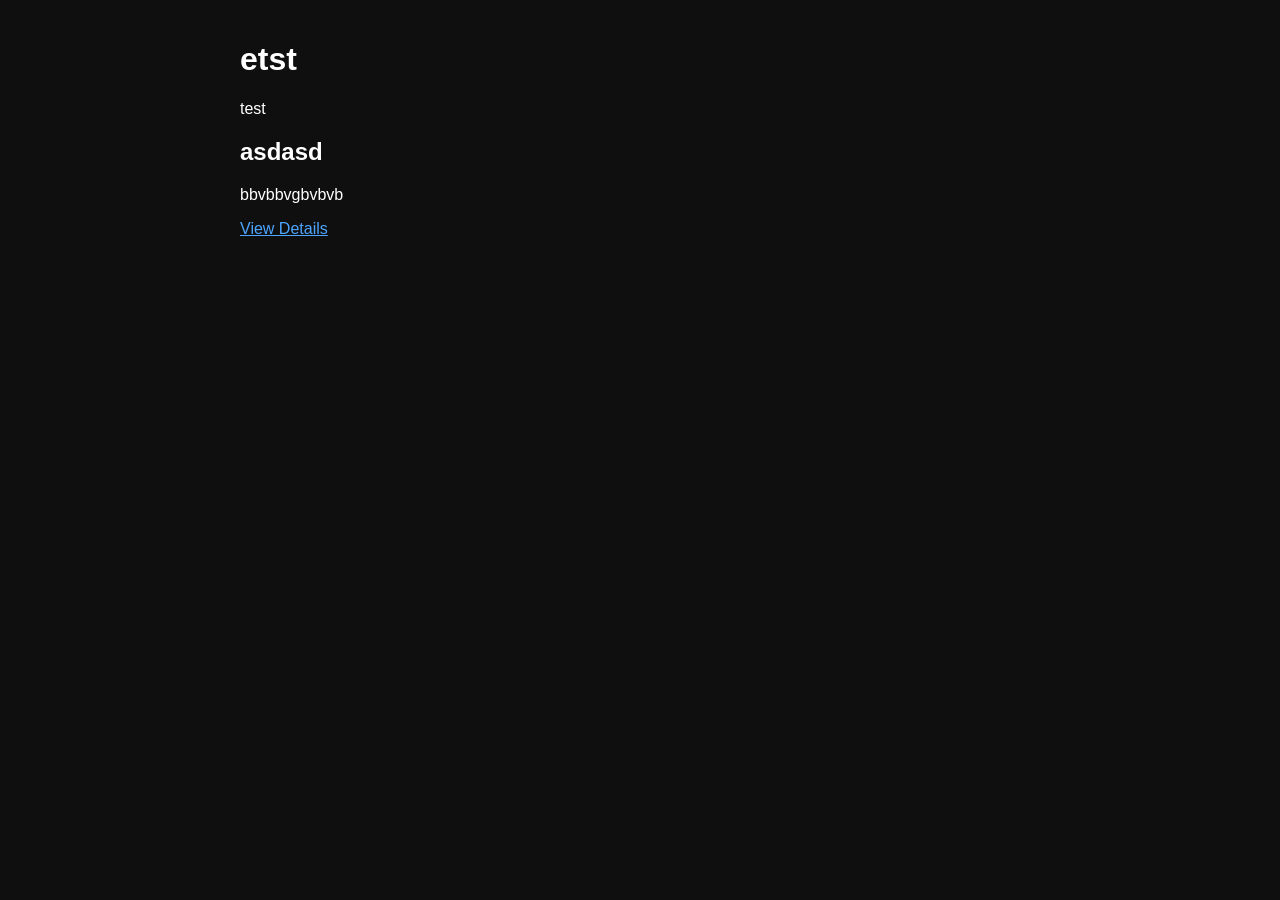
==== index.html @ ef4c432d "Create index.html" ====
<!DOCTYPE html>
<html>
<head>
    <title>test</title>
    <style>
        body {
            font-family: Arial;
            background: #0f0f0f;
            color: white;
            max-width: 800px;
            margin: auto;
            padding: 20px;
        }
        .project {
            margin-bottom: 40px;
        }
        a {
            color: #4da6ff;
        }
    </style>
</head>
<body>

<h1>etst</h1>
<p>test</p>

<div class="project">
    <h2>asdasd</h2>
    <p>bbvbbvgbvbvb</p>
    <a href="dungeon.html">View Details</a>
</div>

</body>
</html>
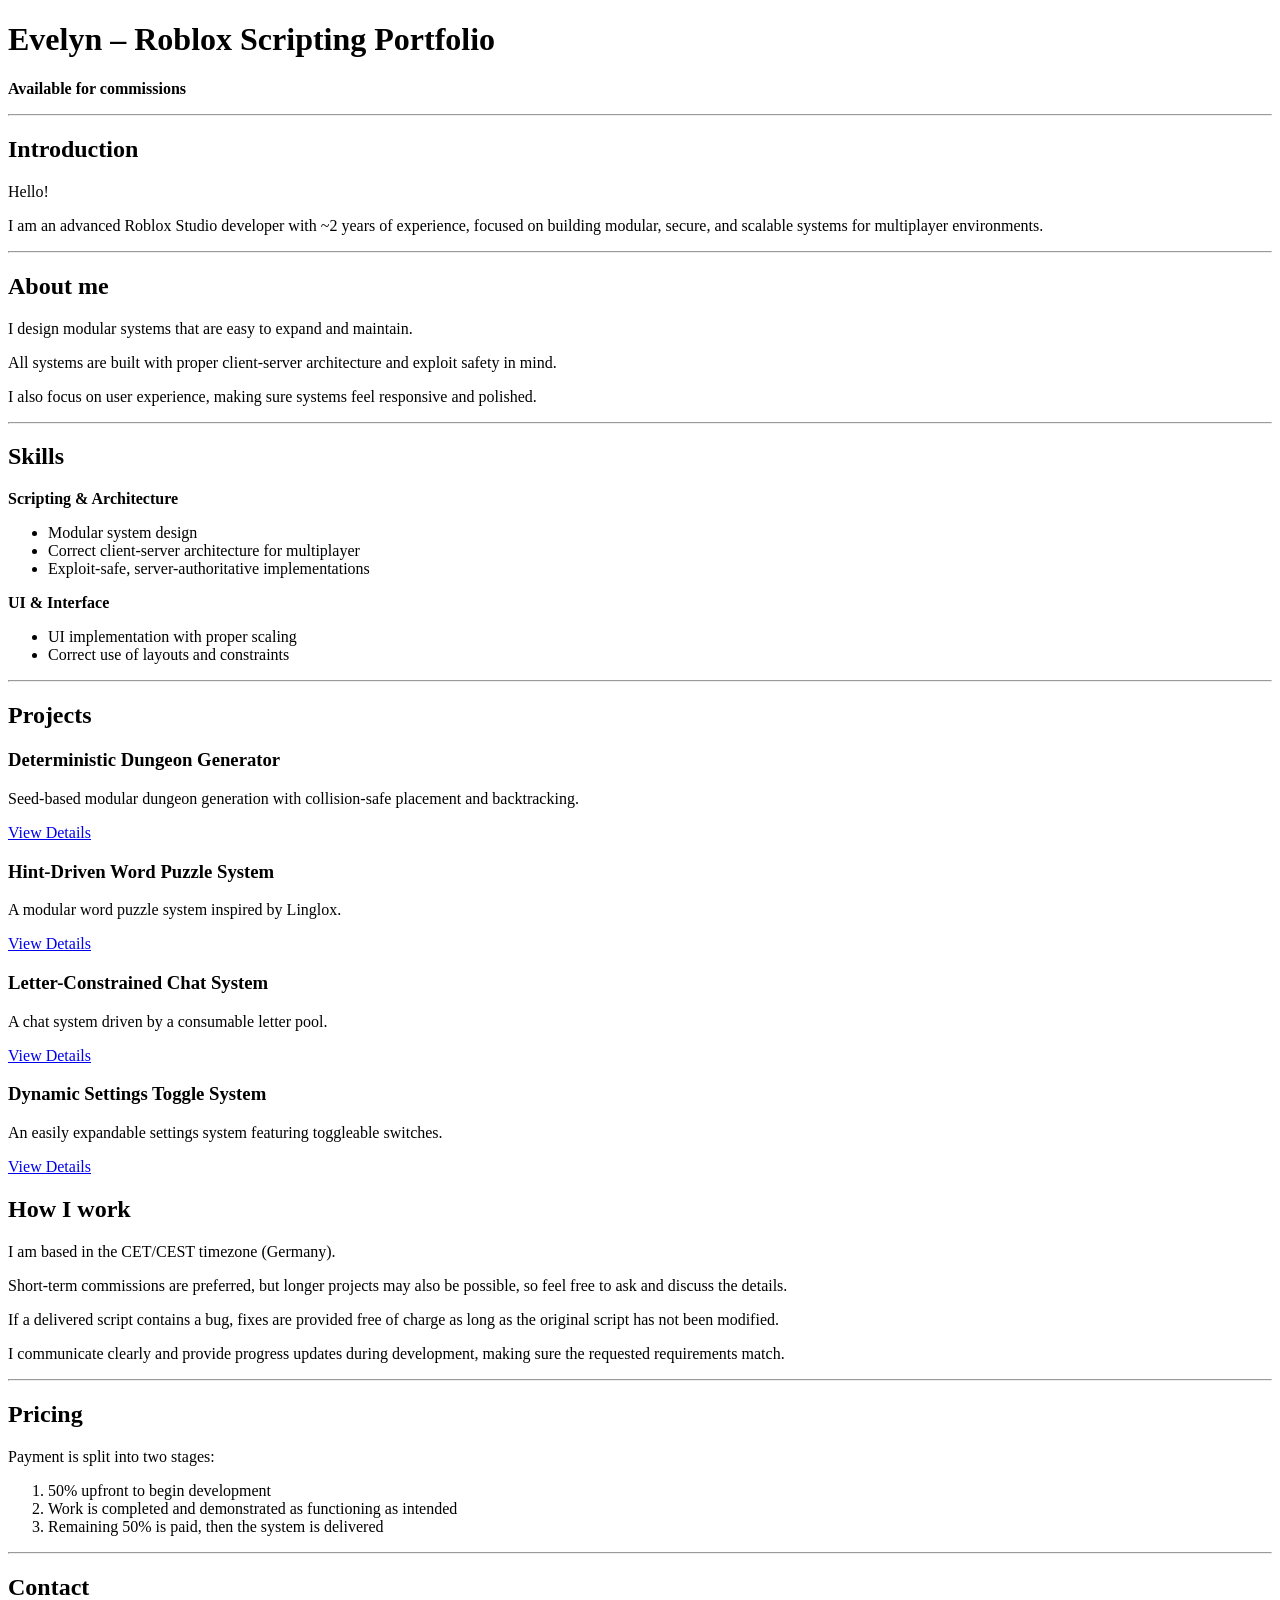
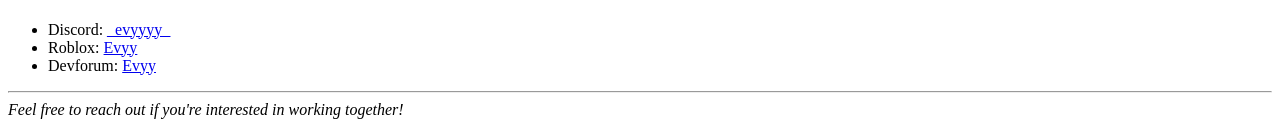
==== commit 60e26333: "Update index.html" ====
--- a/index.html
+++ b/index.html
@@ -1,34 +1,95 @@
 <!DOCTYPE html>
-<html>
+<html lang="en">
 <head>
-    <title>test</title>
-    <style>
-        body {
-            font-family: Arial;
-            background: #0f0f0f;
-            color: white;
-            max-width: 800px;
-            margin: auto;
-            padding: 20px;
-        }
-        .project {
-            margin-bottom: 40px;
-        }
-        a {
-            color: #4da6ff;
-        }
-    </style>
+  <meta charset="UTF-8">
+ 
+<link rel="stylesheet" href="style.css">
+  <title>Evelyn – Roblox Scripting Portfolio</title>
 </head>
 <body>
 
-<h1>etst</h1>
-<p>test</p>
+  <h1>Evelyn – Roblox Scripting Portfolio</h1>
+  <p><strong>Available for commissions</strong></p>
+  
+  <hr>
+  
+  <h2>Introduction</h2>
+  <p>Hello!</p>
+  <p>I am an advanced Roblox Studio developer with ~2 years of experience, focused on building modular, secure, and scalable systems for multiplayer environments. </p>
+  <hr>
 
-<div class="project">
-    <h2>asdasd</h2>
-    <p>bbvbbvgbvbvb</p>
-    <a href="dungeon.html">View Details</a>
-</div>
+  <h2>About me</h2>
+  <p>I design modular systems that are easy to expand and maintain.</p>
+  <p>All systems are built with proper client-server architecture and exploit safety in mind.</p>
+  <p>I also focus on user experience, making sure systems feel responsive and polished.</p>
+
+  <hr>
+
+  <h2>Skills</h2>
+  <p><strong>Scripting &amp; Architecture</strong></p>
+  <ul>
+    <li>Modular system design</li>
+    <li>Correct client-server architecture for multiplayer</li>
+    <li>Exploit-safe, server-authoritative implementations</li>
+  </ul>
+  <p><strong>UI &amp; Interface</strong></p>
+  <ul>
+    <li>UI implementation with proper scaling</li>
+    <li>Correct use of layouts and constraints</li>
+  </ul>
+  <hr>
+
+  <h2>Projects</h2>
+  
+  <div class="project">
+      <h3>Deterministic Dungeon Generator</h3>
+      <p>Seed-based modular dungeon generation with collision-safe placement and backtracking.</p>
+      <a href="dungeon.html">View Details</a>
+  </div>
+  
+  <div class="project">
+      <h3>Hint-Driven Word Puzzle System</h3>
+      <p>A modular word puzzle system inspired by Linglox.</p>
+      <a href="#">View Details</a>
+  </div>
+  
+  <div class="project">
+      <h3>Letter-Constrained Chat System</h3>
+      <p>A chat system driven by a consumable letter pool.</p>
+      <a href="#">View Details</a>
+  </div>
+  
+    <div class="project">
+      <h3>Dynamic Settings Toggle System</h3>
+      <p>An easily expandable settings system featuring toggleable switches.</p>
+      <a href="https://github.com/evyyyy-dev/settings-toggle">View Details</a>
+  </div>
+  
+  <h2>How I work</h2>
+  <p>I am based in the CET/CEST timezone (Germany).</p>
+  <p>Short-term commissions are preferred, but longer projects may also be possible, so feel free to ask and discuss the details.</p>
+  <p>If a delivered script contains a bug, fixes are provided free of charge as long as the original script has not been modified.</p>
+  <p>I communicate clearly and provide progress updates during development, making sure the requested requirements match.</p>
+  <hr>
+
+  <h2>Pricing</h2>
+  <p>Payment is split into two stages:</p>
+  <ol>
+    <li>50% upfront to begin development</li>
+    <li>Work is completed and demonstrated as functioning as intended</li>
+    <li>Remaining 50% is paid, then the system is delivered</li>
+  </ol>
+  <hr>
+
+  <h2>Contact</h2>
+  <ul>
+    <li>Discord: <a href="https://discord.com/users/770248260304371712">_evyyyy_</a></li>
+    <li>Roblox: <a href="Babypanda101292">Evyy</a></li>
+    <li>Devforum: <a href="https://devforum.roblox.com/u/babypanda101292/summary">Evyy</a></li>
+  </ul>
+  <hr>
+
+  <em>Feel free to reach out if you're interested in working together!</em>
 
 </body>
 </html>
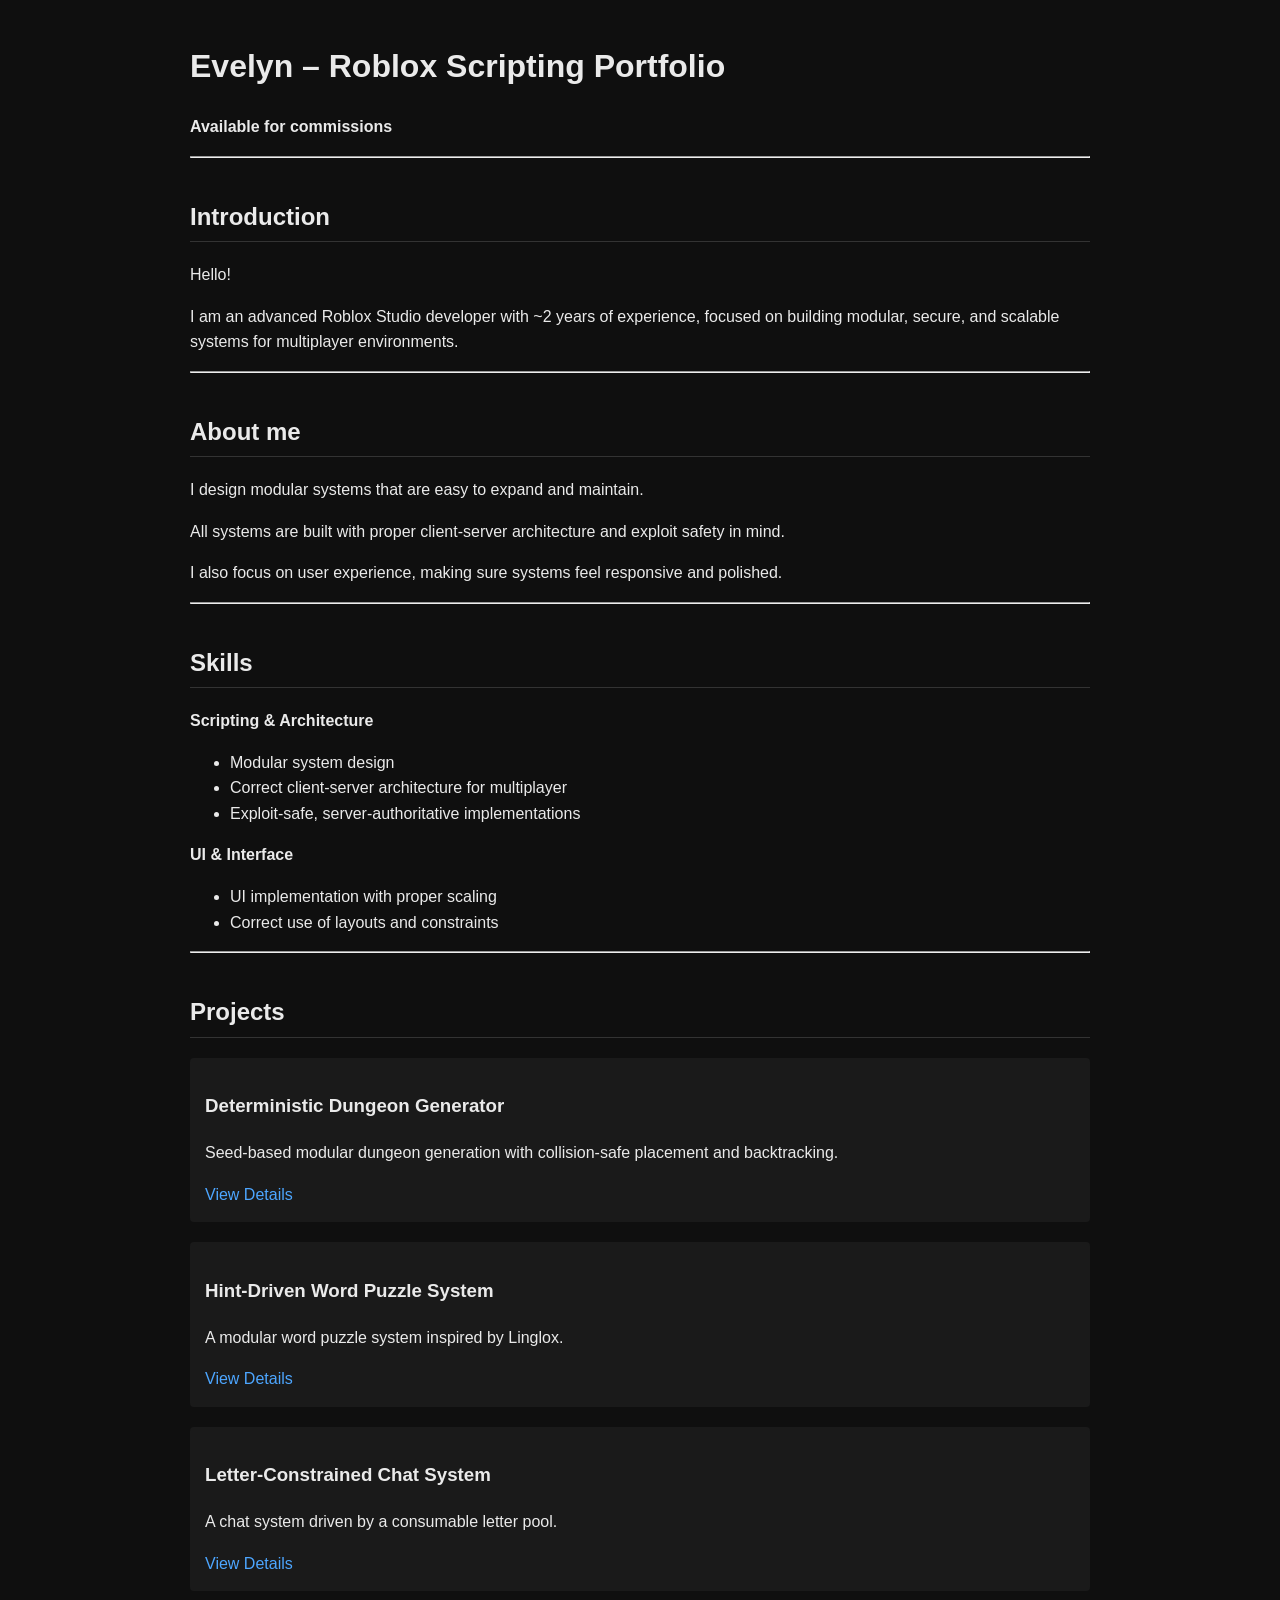
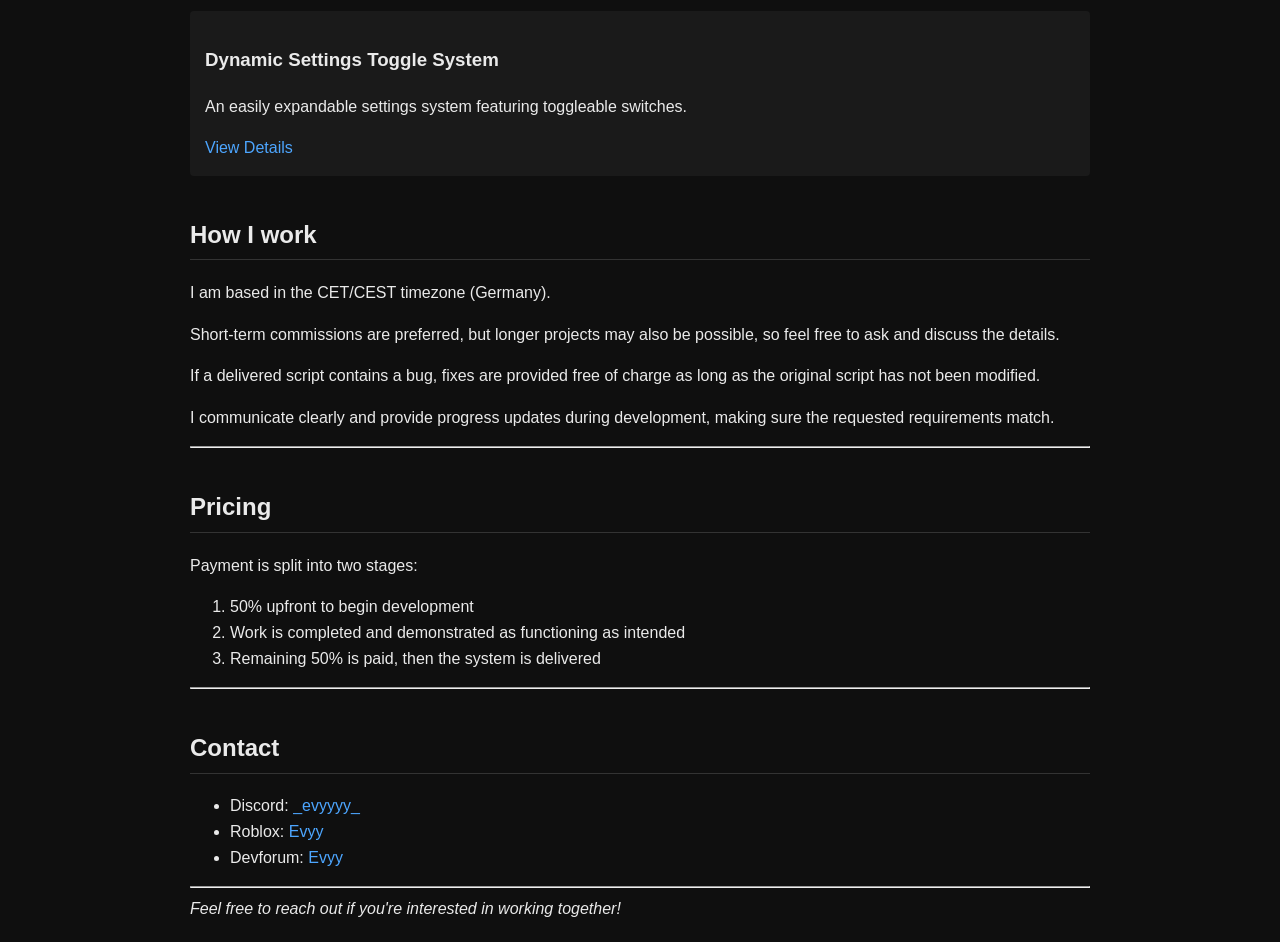
==== commit f722d51f: "Update index.html" ====
--- a/index.html
+++ b/index.html
@@ -84,7 +84,7 @@
   <h2>Contact</h2>
   <ul>
     <li>Discord: <a href="https://discord.com/users/770248260304371712">_evyyyy_</a></li>
-    <li>Roblox: <a href="Babypanda101292">Evyy</a></li>
+    <li>Roblox: <a href="https://www.roblox.com/users/1240694823/profile">Evyy</a></li>
     <li>Devforum: <a href="https://devforum.roblox.com/u/babypanda101292/summary">Evyy</a></li>
   </ul>
   <hr>
--- a/style.css
+++ b/style.css
@@ -0,0 +1,40 @@
+body {
+    font-family: Arial, sans-serif;
+    background: #0f0f0f;
+    color: #eaeaea;
+    max-width: 900px;
+    margin: auto;
+    padding: 20px;
+    line-height: 1.6;
+}
+
+h1 {
+    font-size: 32px;
+}
+
+h2 {
+    margin-top: 40px;
+    border-bottom: 1px solid #333;
+    padding-bottom: 5px;
+}
+
+.project {
+    background: #1a1a1a;
+    padding: 15px;
+    border-radius: 4px;
+    margin-bottom: 20px;
+    transition: 0.2s;
+}
+
+.project:hover {
+    transform: scale(1.02);
+}
+
+a {
+    color: #4da6ff;
+    text-decoration: none;
+}
+
+a:hover {
+    text-decoration: underline;
+}
